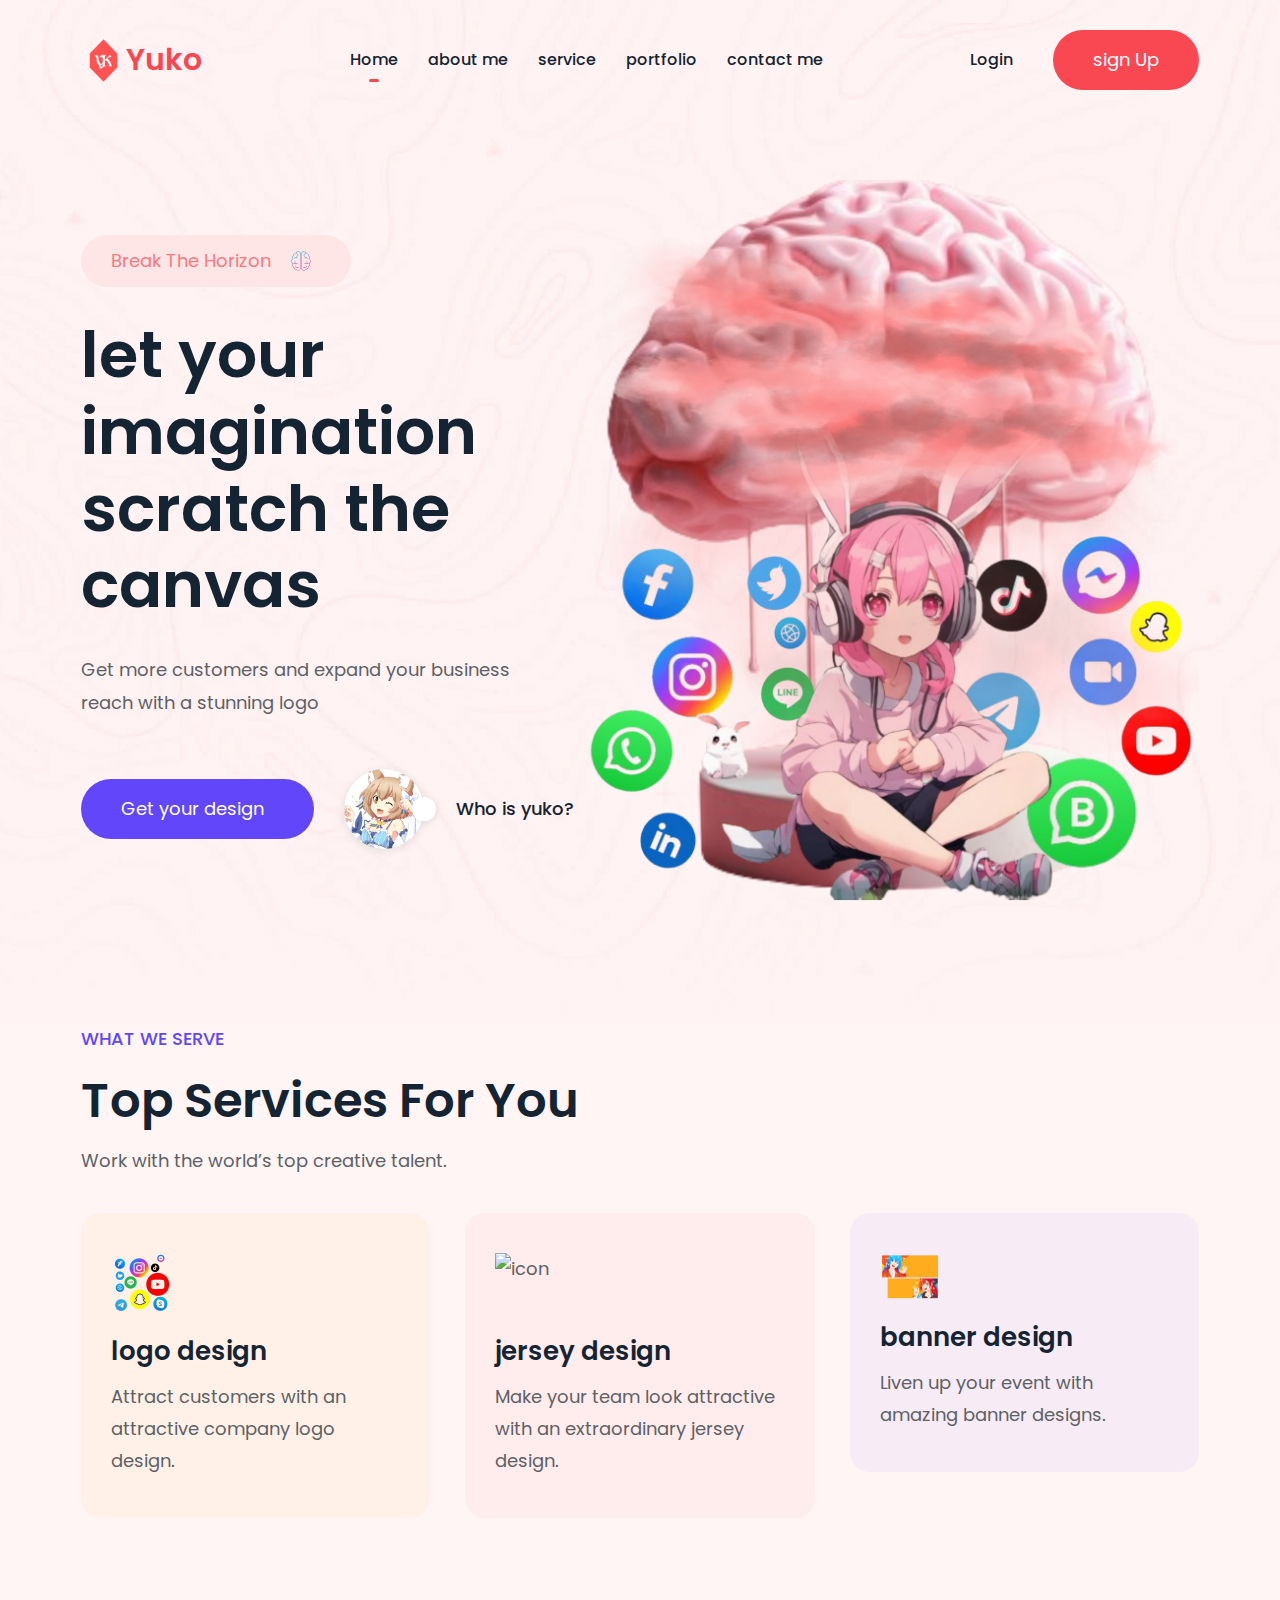
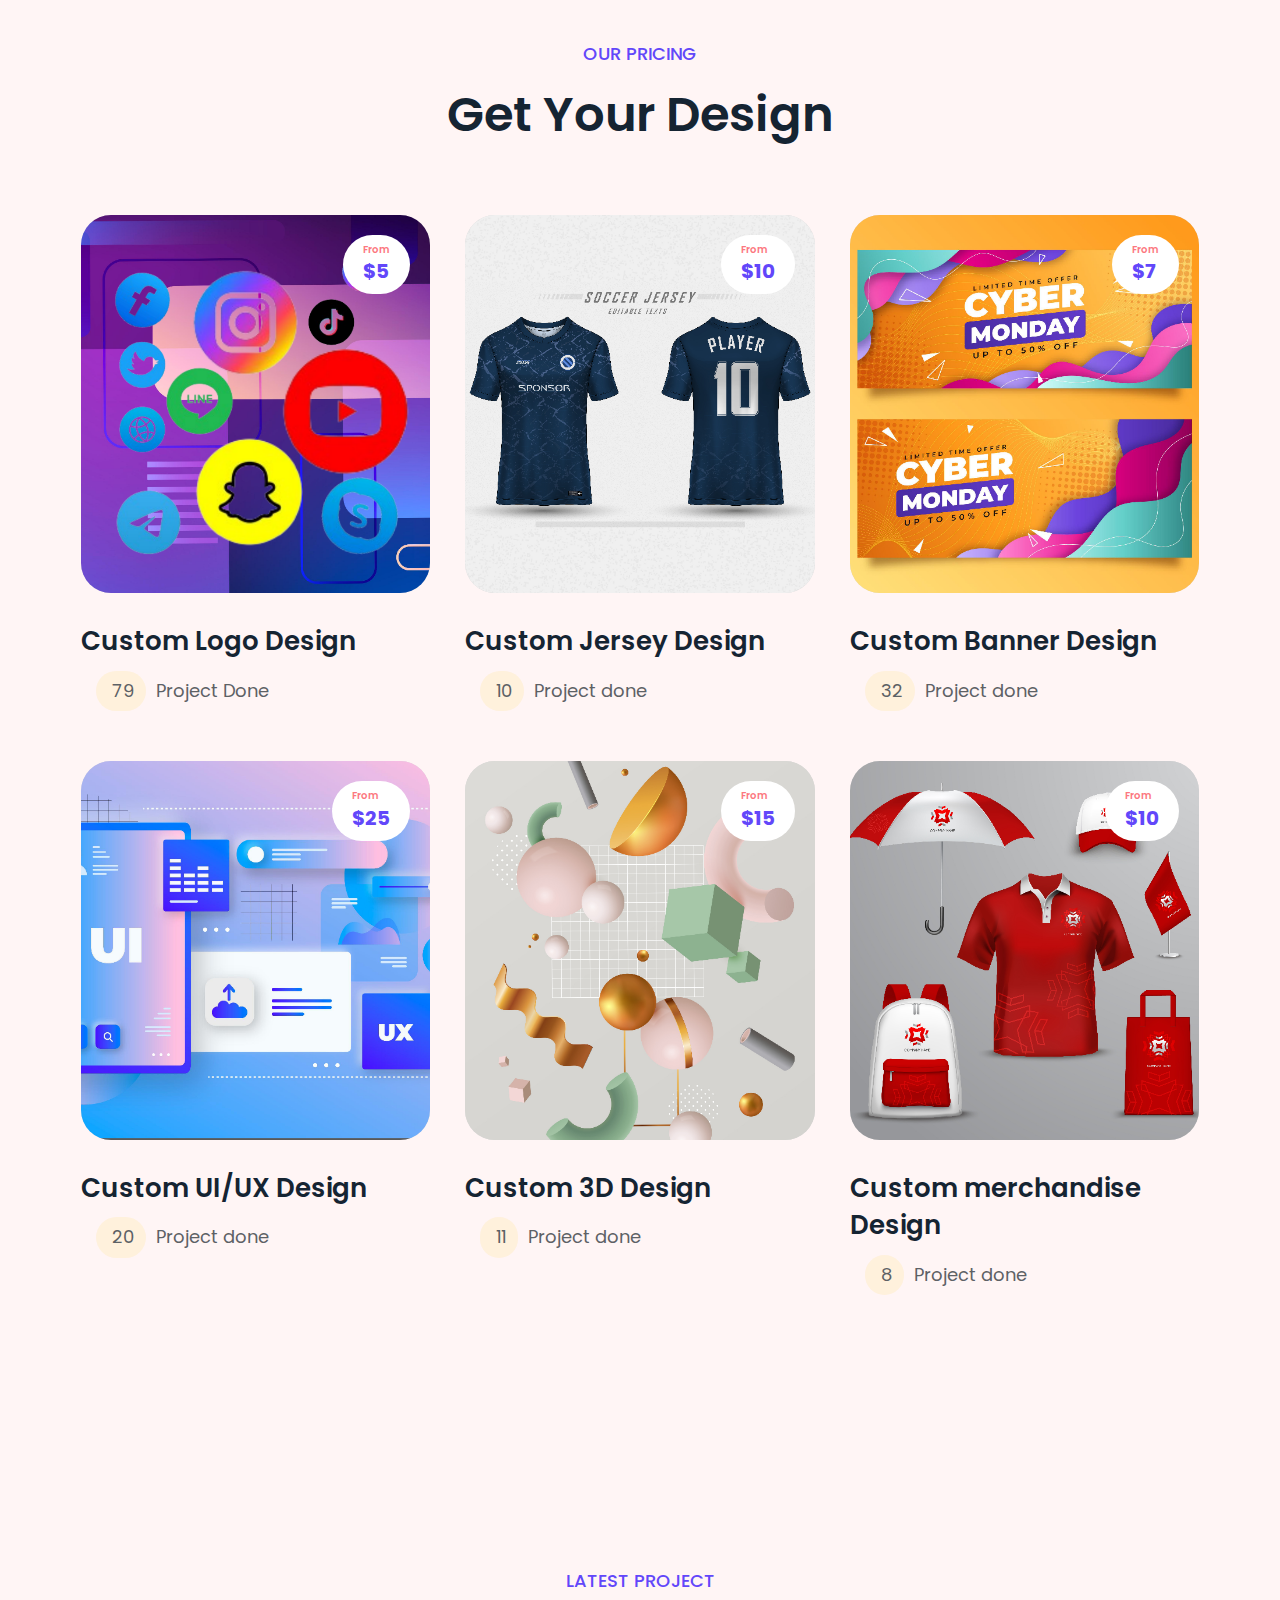
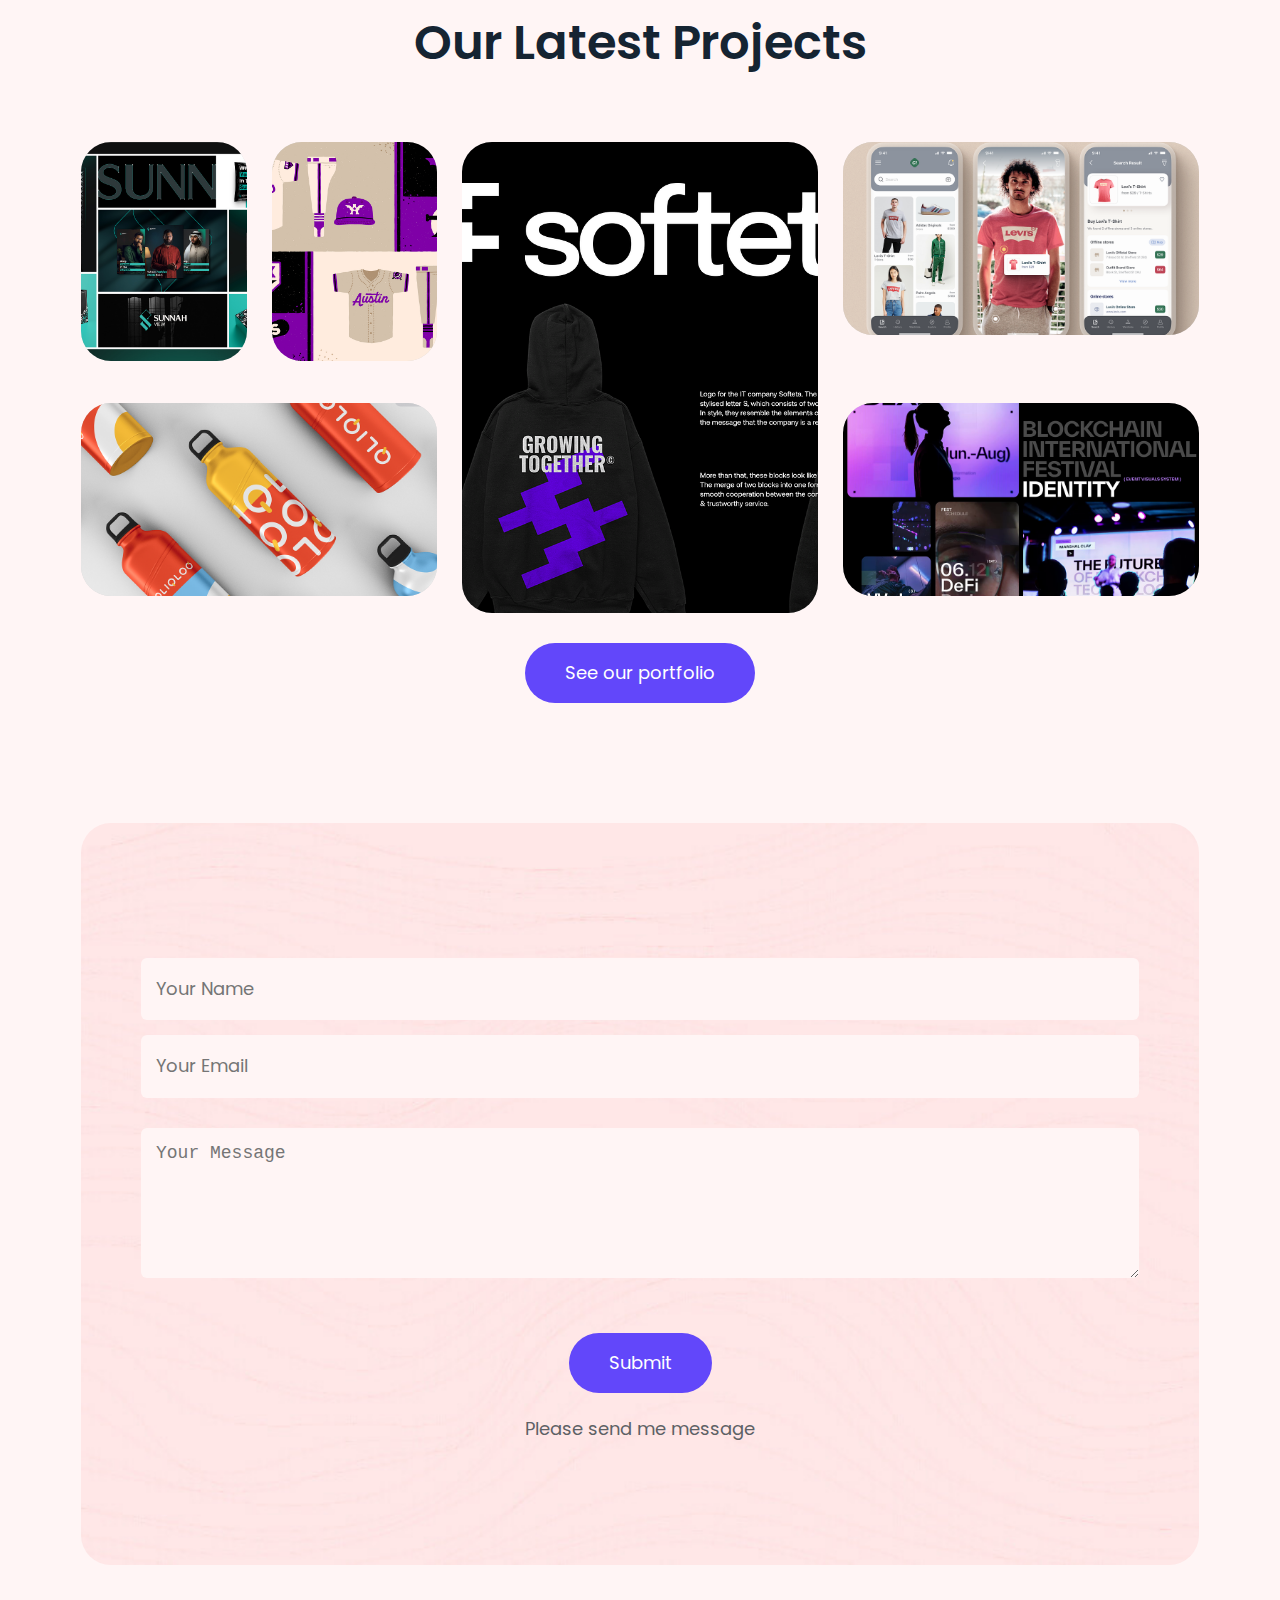
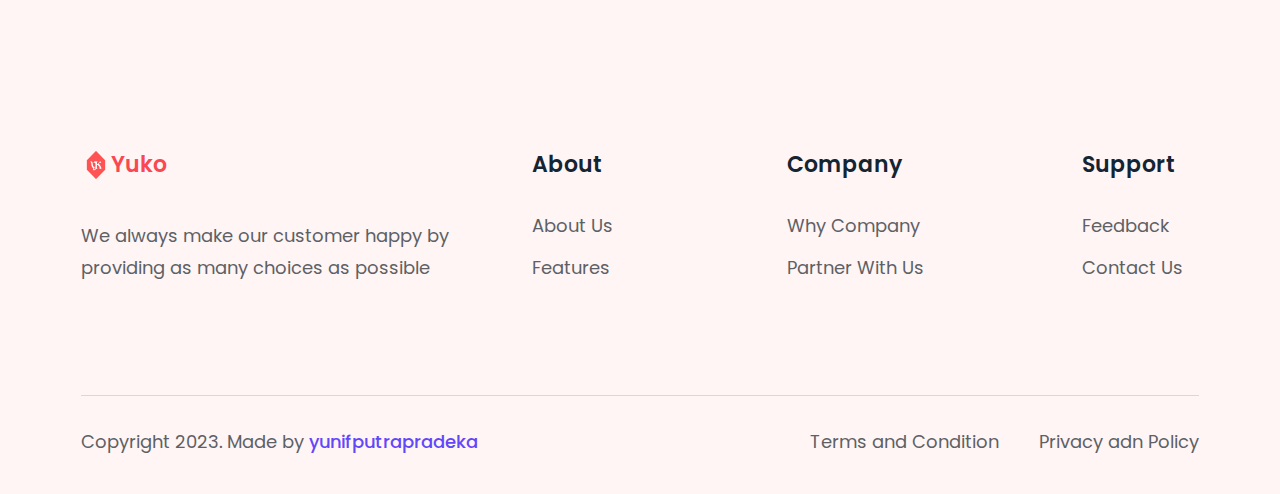
==== index.html @ 5ded6679 "yko" ====
<!DOCTYPE html>
<html lang="en">

<head>
    <meta charset="UTF-8">
    <meta name="viewport" content="width=device-width, initial-scale=1.0">
    <!-- primary meta tags -->
    <title>YUKO</title> 
    <meta name="title" content="YUKO">
    <meta name="description" content="get your own design">

    <!-- favicon -->
    <link rel="shortcut icon" href="./logo.png">

    <!-- google font -->
    <link rel="preconnect" href="https://fonts.googleapis.com">
    <link rel="preconnect" href="https://fonts.gstatic.com" crossorigin>
    <link href="https://fonts.googleapis.com/css2?family=Poppins:wght@400;500;600;700&display=swap" rel="stylesheet">

    <!-- custom css link -->
    <link rel="stylesheet" href="assets/css/style.css">

    <!-- preload images -->
    <link rel="preload" as="image" href="./assets/images/hero-banner.png">
    <link rel="preload" as="image" href="./assets/images/preloader.png">
</head>

<body>
    <!-- preloader -->
    <div class="preloader" data-preloader>
        <div class="preloader-inner">
            <img src="./assets/images/preloader.png" width="50" height="50" alt="" class="img">
        </div>
    </div>

    <!-- header -->
    <header class="header" data-header>
        <div class="container">
            <a href="#" class="logo">
                <img src="./logo.png" alt="logo">
                <p>Yuko</p>
            </a>
            <nav class="navbar" data-navbar>

                <div class="navbar-top">
                    <a href="#" class="logo">
                        <img src="./logo.png" alt="logo">
                        <p>Yuko</p>
                    </a>
                    <button class="nav-toggle-btn" aria-label="close menu" data-nav-toggler>
                        <ion-icon name="close-outline" aria-hidden="true"></ion-icon>
                    </button>
                </div>

                <ul class="navbar-list">
                    <li class="navbar-item">
                        <a href="#" class="navbar-link active">Home</a>
                        <a href="about.html" class="navbar-link">about me</a>
                        <a href="#service" class="navbar-link">service</a>
                        <a href="portfolio.html" class="navbar-link">portfolio</a>
                        <a href="#contact" class="navbar-link">contact me</a>
                    </li>
                </ul>

                <div class="header-action">
                    <a href="#" class="login-btn">Login</a>
                    <a href="#" class="btn btn-secondary">sign Up</a>
                </div>
            </nav>

            <button class="nav-toggle-btn" aria-label="open menu" data-nav-toggler>
                <ion-icon name="menu-outline" aria-hidden="true"></ion-icon>
            </button>

            <div class="overlay" data-overlay data-nav-toggler></div>
        </div>
    </header>

    <!-- main -->

    <main>
        <article>
            <!-- hero -->
            <section class="section hero has-bg-image" aria-label="hero"
                style="background-image: url('./assets/images//hero-bg.jpg');">
                <div class="container">

                    <div class="hero-content">
                        <p class="hero-subtitle">
                            Break The Horizon <img src="./assets/images/Brain.svg" alt="brain icon" width="40"
                                height="40" class="img">
                        </p>
                        <h1 class="h1 title hero-title">
                            let your imagination scratch the canvas
                        </h1>
                        <p class="hero-text">
                            Get more customers and expand your business reach with a stunning logo
                        </p>
                        <div class="wrapper">
                            <a href="#pricing" class="btn btn-primary">
                                <span class="span">
                                    Get your design
                                </span>
                                <ion-icon name="chevron-forward" aria-hidden="true"></ion-icon>
                            </a>
                            <button class="hero-btn">
                                <div class="btn-img">
                                    <img src="./assets/images/who-is.png" alt="who is" width="100" height="100"
                                        class="img-cover">
                                    <ion-icon name="arrow-redo" aria-hidden="true"></ion-icon>
                                </div>
                                <a href="about.html">
                                    <p class="text">Who is yuko?</p>
                                </a>

                            </button>
                        </div>
                    </div>

                    <figure class="hero-banner">
                        <img src="./assets/images/banner.png" alt="hero banner" width="631" height="735" class="w-100">
                    </figure>

                </div>
            </section>

            <!-- service -->
            <section class="section service" aria-label="service" id="service">
                <div class="container">
                    <div class="title-wrapper">
                        <p class="section-subtitle">
                            What We Serve
                        </p>
                        <h2 class="h2 title section-title">
                            Top Services For You
                        </h2>
                        <p class="section-text">
                            Work with the world’s top creative talent.
                        </p>
                    </div>
                    <div class="service-card">
                        <div class="card-icon">
                            <img src="./assets/images/service-logo.png" width="60" height="60" loading="lazy"
                                alt="icon">
                        </div>
                        <h3 class="h3 title card-title">logo design</h3>
                        <p class="card-text">
                            Attract customers with an attractive company logo design.
                        </p>
                    </div>

                    <div class="service-card">
                        <div class="card-icon">
                            <img src="./assets/images/service-jersey.png" width="60" height="60" loading="lazy"
                                alt="icon">
                        </div>
                        <h3 class="h3 title card-title">jersey design</h3>
                        <p class="card-text">
                            Make your team look attractive with an extraordinary jersey design.
                        </p>
                    </div>

                    <div class="service-card">
                        <div class="card-icon">
                            <img src="./assets/images/service-banner.png" width="60" height="60" loading="lazy"
                                alt="icon">
                        </div>
                        <h3 class="h3 title card-title">banner design</h3>
                        <p class="card-text">
                            Liven up your event with amazing banner designs.
                        </p>
                    </div>
                </div>
            </section>

            <!-- pricing -->
            <section class="section price" aria-label="pricing" id="pricing">
                <div class="container">
                    <p class="section-subtitle">Our pricing</p>
                    <h2 class="h2 title section-title">Get Your Design</h2>
                    <ul class="price-list">
                        <li>
                            <div class="price-card">
                                <div class="card-banner img-holder" style="--width: 600; --height: 650;">
                                    <img src="./assets/images/price-logo.png" loading="lazy" width="600" height="650"
                                        alt="Enjoy the Beauty of the del Pincio" class="img-cover">
                                    <span class="card-price"><span>From</span>$5</span>
                                </div>
                                <div class="card-content">
                                    <h3 class="h3 title">
                                        <a href="Dlogo.html" class="card-title">Custom Logo Design</a>
                                    </h3>
                                    <div class="card-rating">
                                        <span class="span">
                                            <ion-icon name="checkbox-outline"></ion-icon>
                                            79
                                        </span>
                                        <p class="rating-text">Project Done</p>
                                    </div>
                                </div>
                            </div>
                        </li>
                        <li>
                            <div class="price-card">
                                <div class="card-banner img-holder" style="--width: 600; --height: 650;">
                                    <img src="./assets/images/price-jersey.png" loading="lazy" width="600" height="650"
                                        alt="Enjoy the Beauty of the del Pincio" class="img-cover">
                                    <span class="card-price"><span>From</span>$10</span>
                                </div>
                                <div class="card-content">
                                    <h3 class="h3 title">
                                        <a href="Djersey.html" class="card-title">Custom Jersey Design</a>
                                    </h3>
                                    <div class="card-rating">
                                        <span class="span">
                                            <ion-icon name="checkbox-outline"></ion-icon>
                                            10
                                        </span>
                                        <p class="rating-text">Project done</p>
                                    </div>
                                </div>
                            </div>
                        </li>
                        <li>
                            <div class="price-card">
                                <div class="card-banner img-holder" style="--width: 600; --height: 650;">
                                    <img src="./assets/images/price-banner.png" loading="lazy" width="600" height="650"
                                        alt="Enjoy the Beauty of the del Pincio" class="img-cover">
                                    <span class="card-price"><span>From</span>$7</span>
                                </div>
                                <div class="card-content">
                                    <h3 class="h3 title">
                                        <a href="Dbanner.html" class="card-title">Custom Banner Design</a>
                                    </h3>
                                    <div class="card-rating">
                                        <span class="span">
                                            <ion-icon name="checkbox-outline"></ion-icon>
                                            32
                                        </span>
                                        <p class="rating-text">Project done</p>
                                    </div>
                                </div>
                            </div>
                        </li>
                        <li>
                            <div class="price-card">
                                <div class="card-banner img-holder" style="--width: 600; --height: 650;">
                                    <img src="./assets/images/price-ui.png" loading="lazy" width="600" height="650"
                                        alt="Enjoy the Beauty of the del Pincio" class="img-cover">
                                    <span class="card-price"><span>From</span>$25</span>
                                </div>
                                <div class="card-content">
                                    <h3 class="h3 title">
                                        <a href="Dui.html" class="card-title">Custom UI/UX Design</a>
                                    </h3>
                                    <div class="card-rating">
                                        <span class="span">
                                            <ion-icon name="checkbox-outline"></ion-icon>
                                            20
                                        </span>
                                        <p class="rating-text">Project done</p>
                                    </div>
                                </div>
                            </div>
                        </li>
                        <li>
                            <div class="price-card">
                                <div class="card-banner img-holder" style="--width: 600; --height: 650;">
                                    <img src="./assets/images/price-3d.png" loading="lazy" width="600" height="650"
                                        alt="Enjoy the Beauty of the del Pincio" class="img-cover">
                                    <span class="card-price"><span>From</span>$15</span>
                                </div>
                                <div class="card-content">
                                    <h3 class="h3 title">
                                        <a href="D3d.html" class="card-title">Custom 3D Design</a>
                                    </h3>
                                    <div class="card-rating">
                                        <span class="span">
                                            <ion-icon name="checkbox-outline"></ion-icon>
                                            11
                                        </span>
                                        <p class="rating-text">Project done</p>
                                    </div>
                                </div>
                            </div>
                        </li>
                        <li>
                            <div class="price-card">
                                <div class="card-banner img-holder" style="--width: 600; --height: 650;">
                                    <img src="./assets/images/price-merch.png" loading="lazy" width="600" height="650"
                                        alt="Enjoy the Beauty of the del Pincio" class="img-cover">
                                    <span class="card-price"><span>From</span>$10</span>
                                </div>
                                <div class="card-content">
                                    <h3 class="h3 title">
                                        <a href="Dmerch.html" class="card-title">Custom merchandise Design</a>
                                    </h3>
                                    <div class="card-rating">
                                        <span class="span">
                                            <ion-icon name="checkbox-outline"></ion-icon>
                                            8
                                        </span>
                                        <p class="rating-text">Project done</p>
                                    </div>
                                </div>
                            </div>
                        </li>
                    </ul>
                </div>
            </section>

            <!-- Latest Project -->
            <section class="section gallery" aria-level="gallery">
                <div class="container">
                    <p class="section-subtitle">
                        Latest Project
                    </p>
                    <h2 class="h2 title section-title">
                        Our Latest Projects
                    </h2>

                    <ul class="gallery-list">
                        <li class="gallery-item">
                            <a href="portfolio.html">
                                <figure class="item-banner img-holder" style="--width: 700; --height: 925;">
                                    <img src="./assets/images/F/lat (1).jpg" width="700" height="925" loading="lazy"
                                        alt="latest project" class="img-cover">
                                </figure>
                            </a>
                        </li>
                        <li class="gallery-item">
                            <a href="portfolio.html">
                                <figure class="item-banner img-holder" style="--width: 700; --height: 925;">
                                    <img src="./assets/images/F/lat (2).png" width="700" height="925" loading="lazy"
                                        alt="latest project" class="img-cover">
                                </figure>
                            </a>
                        </li>
                        <li class="gallery-item">
                            <a href="portfolio.html">
                                <figure class="item-banner img-holder" style="--width: 700; --height: 925;">
                                    <img src="./assets/images/F/port12.png" width="700" height="925" loading="lazy"
                                        alt="latest project" class="img-cover">
                                </figure>
                            </a>
                        </li>
                        <li class="gallery-item">
                            <a href="portfolio.html">
                                <figure class="item-banner img-holder" style="--width: 700; --height: 378;">
                                    <img src="./assets/images/F/lat (4).png" width="700" height="925" loading="lazy"
                                        alt="latest project" class="img-cover">
                                </figure>
                            </a>
                        </li>
                        
                        <li class="gallery-item">
                            <a href="portfolio.html">
                                <figure class="item-banner img-holder" style="--width: 700; --height: 378;">
                                    <img src="./assets/images/F/lat (5).png" width="700" height="925" loading="lazy"
                                        alt="latest project" class="img-cover">
                                </figure>
                            </a>
                        </li>
                        <li class="gallery-item">
                            <a href="portfolio.html">
                                <figure class="item-banner img-holder" style="--width: 700; --height: 378;">
                                    <img src="./assets/images/F/lat (6).png" width="700" height="925" loading="lazy"
                                        alt="latest project" class="img-cover">
                                </figure>
                            </a>
                        </li>
                        
                    </ul>
                    <a href="portfolio.html" class="btn btn-primary">See our portfolio</a>
                </div>
            </section>

            <!-- join membership -->
            <section class="section cta" aria-label="contact-me" id="contact">
                <div class="container">
                    <div class="cta-card has-bg-image" style="background-image: url('./assets/images/cta-bg.jpg');">
                        <form name="submit-to-google-sheet">
                            <input type="text" name="Name" placeholder="Your Name" required>
                            <input type="email" name="Email" placeholder="Your Email" required>
                            <textarea name="Message" rows="6" placeholder="Your Message"></textarea>
                            <button type="submit" class="btn btn-primary">Submit</button>
                        </form>
                        <span id="msg">Please send me message</span>
                    </div>
                </div>
            </section>

            <!-- footer -->
            <footer class="footer">
                <div class="container">
                    <div class="footer-top">
                        <div class="footer-brand">
                            <a href="#" class="logo">
                                <img src="./logo.png" alt="logo">
                                <p>Yuko</p>
                            </a>
                            <p class="footer-text">
                                We always make our customer
                                happy by providing as many
                                choices as possible
                            </p>
                            <ul class="social-list">
                                <li>
                                    <a href="https://www.instagram.com/1_darren.armani/" class="social-link">
                                        <ion-icon name="logo-instagram"></ion-icon>
                                    </a>
                                </li>
                                <li>
                                    <a href="#" class="social-link">
                                        <ion-icon name="logo-facebook"></ion-icon>
                                    </a>
                                </li>
                                <li>
                                    <a href="#" class="social-link">
                                        <ion-icon name="logo-twitter"></ion-icon>
                                    </a>
                                </li>
                            </ul>
                        </div>
                        <ul class="footer-list">
                            <li class="footer-list-title">
                                About
                            </li>

                            <li>
                                <a href="about.html" class="footer-link">About Us</a>
                            </li>

                            <li>
                                <a href="index.html" class="footer-link">Features</a>
                            </li>

                        </ul>

                        <ul class="footer-list">
                            <li class="footer-list-title">
                                Company
                            </li>

                            <li>
                                <a href="about.html" class="footer-link">Why Company</a>
                            </li>

                            <li>
                                <a href="#contact" class="footer-link">Partner With Us</a>
                            </li>
                        </ul>

                        <ul class="footer-list">
                            <li class="footer-list-title">
                                Support
                            </li>

                            <li>
                                <a href="#contact" class="footer-link">Feedback</a>
                            </li>

                            <li>
                                <a href="#contact" class="footer-link">Contact Us</a>
                            </li>

                        </ul>
                    </div>

                    <div class="footer-bottom">
                        <p class="copyright">Copyright 2023. Made by <a
                                href="https://www.instagram.com/1_darren.armani/"
                                class="copyright-link">yunifputrapradeka</a>
                        </p>

                        <ul class="footer-bottom-list">
                            <li>
                                <a href="#" class="footer-bottom-link">Terms and Condition</a>
                            </li>

                            <li>
                                <a href="#" class="footer-bottom-link">Privacy adn Policy</a>
                            </li>
                        </ul>
                    </div>
                </div>
            </footer>
        </article>
    </main>

    <!-- custom js link -->
    <script src="./assets/js/script.js"></script>
    <!-- ionicon link -->
    <script type="module" src="https://unpkg.com/ionicons@5.5.2/dist/ionicons/ionicons.esm.js"></script>
    <script nomodule src="https://unpkg.com/ionicons@5.5.2/dist/ionicons/ionicons.js"></script>
</body>

</html>
---- assets/css/style.css ----
/*-----------------------------------*\
  #style.css
\*-----------------------------------*/

/*-----------------------------------*\
  #CUSTOM PROPERTY
\*-----------------------------------*/

:root {

  /**
   * COLORS
   */

  /* backgroud colors */
  --bg-white: hsl(0, 0%, 100%);
  --bg-black-alpha-20: hsla(0, 0%, 0%, 0.2);
  --bg-lavender-blush: hsl(0, 100%, 98%);
  --bg-majorelle-blue: hsl(249, 95%, 63%);
  --bg-ocean-blue: hsl(249, 63%, 54%);
  --bg-majorelle-blue-alpha-5: hsla(249, 95%, 63%, 0.05);
  --bg-misty-rose: hsl(0, 100%, 95%);
  --bg-red-salsa: hsl(357, 94%, 63%);
  --bg-red-salsa-alpha-5: hsla(357, 94%, 63%, 0.05);
  --bg-english-vermillion: hsl(357, 64%, 53%);
  --bg-chrome-yellow-alpha-5: hsla(40, 100%, 50%, 0.05);
  --bg-sunglow-alpha-10: hsla(48, 100%, 50%, 0.1);
  --bg-gainsboro: hsl(0, 0%, 85%);

  /* text color */
  --text-white: hsl(0, 0%, 100%);
  --text-gunmetal: hsl(209, 40%, 14%);
  --text-light-coral: hsl(357, 96%, 73%);
  --text-granite-gray: hsl(210, 4%, 38%);
  --text-majorelle-blue: hsl(249, 95%, 63%);
  --text-sunglow: hsl(48, 100%, 50%);
  --text-red-color: hsl(357, 94%, 63%);
  /* border color */
  --border-gainsboro: hsl(0, 1%, 85%);

  /**
   * TYPOGRAPHY
   */

  /* font family */
  --ff-poppins: 'Poppins', sans-serif;

  /* font size */
  --fontSize-1: 4.2rem;
  --fontSize-2: 3.6rem;
  --fontSize-3: 2.5rem;
  --fontSize-4: 2.4rem;
  --fontSize-5: 2rem;
  --fontSize-6: 1.6rem;
  --fontSize-7: 1.5rem;

  /* font weight */
  --weight-bold: 700;
  --weight-semiBold: 600;
  --weight-medium: 500;

  /**
   * SPACING
   */

  --section-spacing: 80px;

  /**
   * BOX SHADOW
   */

  --shadow-1: 0 2px 10px hsla(209, 40%, 14%, 10%);
  --shadow-2: 0 5px 10px hsla(249, 95%, 63%, 25%);
  --shadow-3: 0 5px 10px hsla(357, 64%, 53%, 25%);
  --shadow-4: 0 30px 50px hsla(357, 64%, 53%, 30%);

  /**
   * RADIUS
   */

  --radius-pill: 200px;
  --radius-circle: 50%;
  --radius-30: 30px;
  --radius-20: 20px;

  /**
   * TRANSITION
   */

  --transition-1: 250ms ease;
  --transition-2: 500ms ease;
  --cubic-out: cubic-bezier(0.05, 0.83, 0.52, 0.97);

}





/*-----------------------------------*\
  #RESET
\*-----------------------------------*/

*,
*::before,
*::after {
  margin: 0;
  padding: 0;
  box-sizing: border-box;
}

li {
  list-style: none;
}

a,
img,
input,
span,
button,
ion-icon {
  display: block;
}

a {
  color: inherit;
  text-decoration: none;
}

img{
  height: auto;
}

input,
button {
  background: none;
  border: none;
  font: inherit;
}

input {
  width: 100%;
  outline: none;
}

button {
  cursor: pointer;
}

ion-icon {
  pointer-events: none;
}

address {
  font-style: normal;
}

html {
  font-family: var(--ff-poppins);
  font-size: 10px;
  scroll-behavior: smooth;
}

body {
  background-color: var(--bg-lavender-blush);
  color: var(--text-granite-gray);
  font-size: var(--fontSize-6);
  line-height: 1.8;
  height: 300vh;
}

body.nav-active{
  overflow: hidden;
}

/*-----------------------------------*\
  #REUSED STYLE
\*-----------------------------------*/

.container{
  padding-inline: 16px;
}

.btn{
  height: 50px;
  color: var(--text-white);
  padding-inline: 30px;
  border-radius: var(--radius-pill);
  display: flex;
  justify-content: center;
  align-items: center;
  gap: 10px;
  max-width: max-content;
  transition: var(--transition-1);
  -webkit-border-radius: var(--radius-pill);
  -moz-border-radius: var(--radius-pill);
  -ms-border-radius: var(--radius-pill);
  -o-border-radius: var(--radius-pill);
  -webkit-transition: var(--transition-1);
  -moz-transition: var(--transition-1);
  -ms-transition: var(--transition-1);
  -o-transition: var(--transition-1);
}

.btn-primary {
  background-color: var(--bg-majorelle-blue);
}

.btn-primary:is(:hover, :focus-visible){
  background-color: var(--bg-ocean-blue);
  box-shadow: var(--shadow-2);
}

.btn-secondary{
  background-color: var(--bg-red-salsa);
}

.btn-secondary:is(:hover, :focus-visible){
  background-color: var(--bg-english-vermillion);
  box-shadow: var(--shadow-3);
}

.section {
  padding-block-end: var(--section-spacing);
}

.has-bg-image{
  background-repeat: no-repeat;
  background-size: cover;
  background-position: center;
}

.title{
  color: var(--text-gunmetal);
  font-weight: var(--weight-semiBold);
  line-height: 1.45;
}

.h1{
  font-size: var(--fontSize-1);
  line-height: 1.2;
}

.h2{
  font-size: var(--fontSize-2);
}

.h3{
  font-size: var(--fontSize-4);
}

.img-cover{
  width: 100%;
  height: 100%;
  object-fit: cover;
  transition: var(--transition-2);
  -webkit-transition: var(--transition-2);
  -moz-transition: var(--transition-2);
  -ms-transition: var(--transition-2);
  -o-transition: var(--transition-2);
}

.w-100{
  width: 100%;
}

.section-subtitle{
  color: var(--text-majorelle-blue);
  font-weight: var(--weight-medium);
  text-transform: uppercase;

}

.section-title{
  margin-block: 10px;
}

.img-holder{
  aspect-ratio: var(--width) / var(--height);
  background-color: var(--bg-gainsboro);
  overflow: hidden;
}

.exp-content .btn{
  margin-inline: auto;
  margin-block-start: 30px;
}


.section-text span{
  color: var(--text-majorelle-blue);
  font-weight: var(--weight-medium);
}
/*-----------------------------------*\
  #PRELOADER
\*-----------------------------------*/

.preloader {
  position: fixed;
  top: 0;
  left: 0;
  width: 100%;
  height: 100%;
  background-color: var(--bg-lavender-blush);
  display: grid;
  place-content: center;
  z-index: 6;
  transition: var(--transition-1);
  -webkit-transition: var(--transition-1);
  -moz-transition: var(--transition-1);
  -ms-transition: var(--transition-1);
  -o-transition: var(--transition-1);
}

.preloader.remove {
  visibility: hidden;
  opacity: 0;
}

.preloader .img {
  animation: bounce 800ms ease-in-out infinite alternate;
  -webkit-animation: bounce 800ms ease-in-out infinite alternate;
}

@keyframes bounce {
  0% {
    transform: translateY(-10px);
    -webkit-transform: translateY(-10px);
    -moz-transform: translateY(-10px);
    -ms-transform: translateY(-10px);
    -o-transform: translateY(-10px);
  }
  100%{
    transform: translateY(0);
    -webkit-transform: translateY(0);
    -moz-transform: translateY(0);
    -ms-transform: translateY(0);
    -o-transform: translateY(0);
}
}

.preloader-inner{
  position: relative;
}

.preloader-inner::after{
  content: "";
  position: absolute;
  bottom: -10px;
  left: 50%;
  transform: translateX(-50%);
  width: 80%;
  height: 10px;
  background-color: var(--bg-black-alpha-20);
  filter: blur(4px);
  z-index: -1;
  animation: dropShadow 800ms ease-in-out infinite alternate;
  -webkit-transform: translateX(-50%);
  -moz-transform: translateX(-50%);
  -ms-transform: translateX(-50%);
  -o-transform: translateX(-50%);
  -webkit-filter: blur(4px);
  -webkit-animation: dropShadow 800ms ease-in-out infinite alternate;
}

@keyframes dropShadow {
  0% {width: 40%;}
  100% { width: 80%;}
}


/*-----------------------------------*\
  #HEADER
\*-----------------------------------*/


.header .container{
  display: flex;
  justify-content: space-between;
  align-items: center;
}

.header{
  padding-block: 30px;
  position: absolute;
  top: 0;
  left: 0;
  width: 100%;
  z-index: 4;
}

.header.active{
  position: fixed;
  background-color: var(--bg-white);
  box-shadow: var(--shadow-1);
  animation: slideIn 500ms ease forwards;
  -webkit-animation: slideIn 500ms ease forwards;
}

@keyframes slideIn {
  0% {
    transform: translateY(-100%);
    -webkit-transform: translateY(-100%);
    -moz-transform: translateY(-100%);
    -ms-transform: translateY(-100%);
    -o-transform: translateY(-100%);
  }
  100% {
    transform: translateY(0);
    -webkit-transform: translateY(0);
    -moz-transform: translateY(0);
    -ms-transform: translateY(0);
    -o-transform: translateY(0);
  }
}
.header .logo {
  display: flex;
  align-items: center;
  justify-content: center;
}

.header .logo p{
  font-family: var(--ff-poppins);
  color: var(--text-red-color);
  font-weight: var(--weight-semiBold);
  font-size: var(--fontSize-5);
}

.header .logo img{
  height: 30px;
}

.nav-toggle-btn{
  font-size: 3.2rem;
}

.navbar{
  position: fixed;
  top: 0;
  right: -350px;
  max-width: 350px;
  width: 100%;
  height: 100vh;
  background-color: var(--bg-white);
  padding: 30px 16px;
  display: flex;
  flex-direction: column;
  z-index: 1;
  transition: 400ms var(--cubic-out);
  visibility: hidden;
  -webkit-transition: 400ms var(--cubic-out);
  -moz-transition: 400ms var(--cubic-out);
  -ms-transition: 400ms var(--cubic-out);
  -o-transition: 400ms var(--cubic-out);
}

.navbar.active{
  transform:  translateX(-350px);
  transition-duration: 500ms;
  visibility: visible;
  -webkit-transform:  translateX(-350px);
  -moz-transform:  translateX(-350px);
  -ms-transform:  translateX(-350px);
  -o-transform:  translateX(-350px);
}

.navbar-top {
  display: flex;
  justify-content: space-between;
  align-items: center;
}

.navbar-list{
  margin-block-start: 50px;
}

.navbar-link{
  position: relative;
  color: var(--text-gunmetal);
  font-size: var(--fontSize-7);
  font-weight: var(--weight-medium);
  padding-block: 8px;
  transition: var(--transition-1);
  -webkit-transition: var(--transition-1);
  -moz-transition: var(--transition-1);
  -ms-transition: var(--transition-1);
  -o-transition: var(--transition-1);
}

.navbar-link::before{
  content: "";
  position: absolute;
  width: 3px;
  height: 10px;
  background-color: var(--bg-red-salsa);
  top: 40%;
  left: -10px;
  transform: translateY(-50);
  border-radius: 5px;
  opacity: 0;
  transition: var(--transition-1);
  -webkit-transform: translateY(-50);
  -moz-transform: translateY(-50);
  -ms-transform: translateY(-50);
  -o-transform: translateY(-50);
  -webkit-border-radius: 5px;
  -moz-border-radius: 5px;
  -ms-border-radius: 5px;
  -o-border-radius: 5px;
  -webkit-transition: var(--transition-1);
  -moz-transition: var(--transition-1);
  -ms-transition: var(--transition-1);
  -o-transition: var(--transition-1);
}

.navbar-link:is(:hover, :focus-visible, .active)::before{
  opacity: 1;
}

.navbar-link:is(:hover, :focus-visible, .active) { transform:translateX(10px) ; -webkit-transform:translateX(10px) ; -moz-transform:translateX(10px) ; -ms-transform:translateX(10px) ; -o-transform:translateX(10px) ; }

.header-action {
  margin-block-start: auto;
  padding-block-start: 20px;
  border-block-start: 1px solid var(--border-gainsboro);
  display: flex;
  justify-content: space-around;
  align-items: center;
}

.login-btn{
  color: var(--text-gunmetal);
  font-size: var(--fontSize-7);
  font-weight: var(--weight-medium);
  transition: var(--transition-1);
  -webkit-transition: var(--transition-1);
  -moz-transition: var(--transition-1);
  -ms-transition: var(--transition-1);
  -o-transition: var(--transition-1);
}

.login-btn:is(:hover, :focus-visible) {
  opacity: 0.8;
}

.overlay{
  position: fixed;
  top: 0;
  left: 0;
  bottom: 0;
  width: 100%;
  background-color: var(--bg-white);
  opacity: 0.5;
  visibility: hidden;
  transition: var(--transition-1);
  -webkit-transition: var(--transition-1);
  -moz-transition: var(--transition-1);
  -ms-transition: var(--transition-1);
  -o-transition: var(--transition-1);
}

.overlay.active{
  visibility: visible;
  opacity: 0.5;
}

/*-----------------------------------*\
  #HERO
\*-----------------------------------*/
.hero{
  padding-block-start: 150px;
}

.hero .container {
  display: grid;
  gap: 50px;
}

.hero-subtitle{
  background-color: var(--bg-misty-rose);
  color: var(--text-light-coral);
  font-size: var(--fontSize-7);
  display: flex;
  align-items: center;
  gap: 10px;
  max-width: max-content;
  padding: 8px 20px;
  border-radius: var(--radius-pill);
  -webkit-border-radius: var(--radius-pill);
  -moz-border-radius: var(--radius-pill);
  -ms-border-radius: var(--radius-pill);
  -o-border-radius: var(--radius-pill);
}


.hero-title{
  margin-block: 20px;
}

.hero-text{
  margin-block-end: 30px;
}

.hero .btn-primary {
  margin-block-end: 20px;
}

.hero-btn{
  color: var(--text-gunmetal);
  font-weight: var(--weight-medium);
  display: flex;
  align-items: center;
  gap: 30px;
  transition: var(--transition-1);
  -webkit-transition: var(--transition-1);
  -moz-transition: var(--transition-1);
  -ms-transition: var(--transition-1);
  -o-transition: var(--transition-1);
}

.hero-btn .btn-img{
  position: relative;
  width: 60px;
  height: 60px;
  background-color: var(--bg-gainsboro);
  border-radius: var(--radius-circle);
  box-shadow: var(--shadow-1);
  -webkit-border-radius: var(--radius-circle);
  -moz-border-radius: var(--radius-circle);
  -ms-border-radius: var(--radius-circle);
  -o-border-radius: var(--radius-circle);
}

.hero-btn .img-cover{
  border-radius: inherit;
  -webkit-border-radius: inherit;
  -moz-border-radius: inherit;
  -ms-border-radius: inherit;
  -o-border-radius: inherit;
}

.hero-btn ion-icon{
  position: absolute;
  top: 50%;
  right: 0;
  transform: translate(50%, -50%);
  background-color: var(--bg-white);
  padding: 10px;
  border-radius: var(--radius-circle);
  box-shadow: var(--shadow-1);
  -webkit-transform: translate(50%, -50%);
  -moz-transform: translate(50%, -50%);
  -ms-transform: translate(50%, -50%);
  -o-transform: translate(50%, -50%);
  -webkit-border-radius: var(--radius-circle);
  -moz-border-radius: var(--radius-circle);
  -ms-border-radius: var(--radius-circle);
  -o-border-radius: var(--radius-circle);
}

.hero-btn:is(:hover, :focus-visible){
  color: var(--text-red-color);
}

/*-----------------------------------*\
  #SERVICE
\*-----------------------------------*/
.service .container{
  display: grid;
  gap: 25px;
}

.service-card:nth-child(2){
  background-color: var(--bg-chrome-yellow-alpha-5);
}

.service-card:nth-child(3){
  background-color: var(--bg-red-salsa-alpha-5);
}

.service-card:nth-child(4){
  background-color: var(--bg-majorelle-blue-alpha-5);
}

.service-card{
  padding: 25px 20px;
  border-radius: var(--radius-20);
  -webkit-border-radius: var(--radius-20);
  -moz-border-radius: var(--radius-20);
  -ms-border-radius: var(--radius-20);
  -o-border-radius: var(--radius-20);
}

.service-card .card-title{
  margin-block: 10px 5px;
}
/*-----------------------------------*\
  #DESTINATION
\*-----------------------------------*/
.price .section-title{
  margin-block-end: 40px;
}

.price-list{
  display: grid;
  gap: 30px;
}

.price-card .card-banner{
  position: relative;
  border-radius: var(--radius-30);
  -webkit-border-radius: var(--radius-30);
  -moz-border-radius: var(--radius-30);
  -ms-border-radius: var(--radius-30);
  -o-border-radius: var(--radius-30);
}

.price-card:is(:hover, :focus-within) .img-cover{
  transform: scale(1.05);
  -webkit-transform: scale(1.05);
  -moz-transform: scale(1.05);
  -ms-transform: scale(1.05);
  -o-transform: scale(1.05);
}

.price-card .card-price {
  position: absolute;
  top: 20px;
  right: 20px;
  background-color: var(--bg-white);
  color: var(--text-majorelle-blue);
  font-weight: var(--weight-bold);
  font-size: 1.8rem;
  line-height: 1.45;
  padding: 5px 15px;
  border-radius: var(--radius-pill);
  -webkit-border-radius: var(--radius-pill);
  -moz-border-radius: var(--radius-pill);
  -ms-border-radius: var(--radius-pill);
  -o-border-radius: var(--radius-pill);
}

.price-card .card-title{
  margin-block: 15px 5px;
  transition: var(--transition-1);
  -webkit-transition: var(--transition-1);
  -moz-transition: var(--transition-1);
  -ms-transition: var(--transition-1);
  -o-transition: var(--transition-1);
}

.price-card .card-title:is(:hover, :focus-visible){
  color: var(--text-majorelle-blue);
}

.price-card :is(.card-rating, .span){
  display: flex;
  align-items: center;
}

.price-card .card-rating{
  margin-block-start: 10px;
  gap: 10px;
}

.price-card .card-rating .span{
  background-color: var(--bg-sunglow-alpha-10);
  gap: 4px;
  padding: 4px 12px;
  border-radius: var(--radius-pill);
  -webkit-border-radius: var(--radius-pill);
  -moz-border-radius: var(--radius-pill);
  -ms-border-radius: var(--radius-pill);
  -o-border-radius: var(--radius-pill);
}

.price-card .card-rating ion-icon{
  color: var(--text-sunglow);
}


.card-price span{
  font-size: 10px;
  color: var(--text-light-coral);
  font-weight: var(--weight-semiBold);
}

/*-----------------------------------*\
  #ABOUT ME and EXPERIENCE
\*-----------------------------------*/
.exp{
  padding-block-start: 150px;
}

.exp .container{
  display: grid;
  gap: 50px;
}

.exp-banner{
  position: relative;
}

.exp .section-text{
  margin-block-end: 20px;
}

.exp-item{
  display: flex;
  align-items: center;
  gap: 10px;
  margin-block-start: 15px;
}

.exp-item .item-title{
  color: var(--bg-majorelle-blue);
  font-size: 3.6rem;
  font-weight: var(--weight-bold);
}

.exp-shape{
  position: absolute;
  top: 50%;
  left: -10px;
  width: 25%;
  filter: drop-shadow(var(--shadow-4));
  -webkit-filter: drop-shadow(var(--shadow-4));
}

.section-text a{
  color: var(--text-gunmetal);
  font-weight: var(--weight-medium);
}

.section-text a:is(:hover, :focus-visible){
  color: var(--text-majorelle-blue);
  transition: var(--transition-1);
  -webkit-transition: var(--transition-1);
  -moz-transition: var(--transition-1);
  -ms-transition: var(--transition-1);
  -o-transition: var(--transition-1);
}

/*-----------------------------------*\
  #latest Project
\*-----------------------------------*/
.gallery .section-title{
  margin-block-end: 40px;
}

.gallery-list{
  display: grid;
  gap: 15px;
}

.gallery .item-banner{
  border-radius: var(--radius-30);
  -webkit-border-radius: var(--radius-30);
  -moz-border-radius: var(--radius-30);
  -ms-border-radius: var(--radius-30);
  -o-border-radius: var(--radius-30);
}

.gallery .btn{
  margin-inline: auto;
  margin-block-start: 30px;
}

/*-----------------------------------*\
  #latest Project
\*-----------------------------------*/
.gallery{
  margin-block-start: 150px;
}
/*-----------------------------------*\
  #CTA
\*-----------------------------------*/

.cta-card{
  background-color: var(--bg-misty-rose);
  padding: 60px 20px;
  text-align: center;
  border-radius: var(--radius-30);
  -webkit-border-radius: var(--radius-30);
  -moz-border-radius: var(--radius-30);
  -ms-border-radius: var(--radius-30);
  -o-border-radius: var(--radius-30);
}


form{
  width: 100%;


}

form input, form textarea{
  width: 100%;
  border: 0;
  outline: none;
  background: var(--bg-lavender-blush);
  padding: 15px;
  margin: 15px 0;
  color: #000000;
  font-size: 18px;
  border-radius: 6px;
  -webkit-border-radius: 6px;
  -moz-border-radius: 6px;
  -ms-border-radius: 6px;
  -o-border-radius: 6px;
}

.cta span{
  margin-block-start: 20px;
}

/*-----------------------------------*\
  #FOOTER
\*-----------------------------------*/

footer .logo {
  display: flex;
  align-items: center;

}


footer .logo p{
  font-family: var(--ff-poppins);
  color: var(--text-red-color);
  font-weight: var(--weight-semiBold);
  font-size: var(--fontSize-5);
}

footer .logo img{
  height: 30px;
}

.footer-top{
  display: grid;
  gap: 40px;
  padding-block: 60px;
}

.footer-brand .footer-text{
  margin-block: 20px;
}

.social-list{
  display: flex;
  align-items: center;
  gap: 10px;
}

.social-link{
  color: var(--text-majorelle-blue);
  font-size: 2rem;
  padding: 10px;
  border-radius: var(--radius-pill);
  transition: var(--transition-1);
  -webkit-border-radius: var(--radius-pill);
  -moz-border-radius: var(--radius-pill);
  -ms-border-radius: var(--radius-pill);
  -o-border-radius: var(--radius-pill);
  -webkit-transition: var(--transition-1);
  -moz-transition: var(--transition-1);
  -ms-transition: var(--transition-1);
  -o-transition: var(--transition-1);
}

.social-link:is(:hover, :focus-visible){
  background-color: var(--bg-majorelle-blue);
  color: var(--text-white);
}

.footer-list-title{
  color: var(--text-gunmetal);
  font-size: var(--fontSize-5);
  font-weight: var(--weight-semiBold);
  margin-block-end: 15px;
}

.footer-link{
  margin-block-start: 10px;
}

.footer-link:is(:hover, :focus-visible){
  text-decoration: underline;
}

.footer-list .footer-text{
  margin-block-end: 15px;
}

.footer-bottom{
  padding-block: 30px;
  border-block-start: 1px solid var(--border-gainsboro);
}

.copyright{
  margin-block-end: 20px;
}

.copyright-link{
  color: var(--text-majorelle-blue);
  font-weight: var(--weight-medium);
  display: inline-block;
}

.footer-bottom-link:is(:hover, :focus-visible){
  text-decoration: underline;
}
/*-----------------------------------*\
  #MEDIA QUERIES
\*-----------------------------------*/

/* responsive  575px screen */

@media (min-width: 575px) {
  /* reused css */

  .container{
    max-width: 540px;
    width: 100%;
    margin-inline: auto;
  }

  /* header */

  .navbar {
    padding-inline: 40px;
    padding-block-start: 40px;
  }

  /* hero */

  .hero-text{
    max-width: 42ch;
  }

  .hero .wrapper {
    display: flex;
    align-items: center;
    gap: 30px;
  }

  .hero .btn{
    margin-block-end: 0;
  }

  /* service */

  .service .container{
    grid-template-columns: 1fr 1fr;
    align-items: flex-start;
  }

  /* destination */

  .price-list{
    grid-template-columns: 1fr 1fr;
  }

  /* footter */

  .footer-bottom-list{
    display: flex;
    gap: 30px;
  }
}

/* responsive  768px screen */

@media (min-width: 768px) {
  /* custom property */

  :root {
    /* typography */

    /* font size */
    --fontSize-1: 4.8rem;
    --fontSize-2: 4rem;
    --fontSize-3: 2.8rem;
    --fontSize-4: 2.6rem;
    --fontSize-5: 2.2rem;
    --fontSize-6: 1.8rem;
    --fontSize-7: 1.6rem;

     /**
   * SPACING
   */

  --section-spacing: 120px;
  }

  /* reused style */

  .container{
    max-width: 720px;
  }

  .btn{
    height: 60px;
    padding-inline: 40px;
  }

  :is(.price, .gallery) :is(.section-subtitle, .section-title){
    text-align: center;
  }

  /* preloader */
  .preloader .img{
    width: 80px;
  }

  /* hero */

  .hero{
    padding-block-start: 180px;
  }

  .hero-subtitle{
    --fontSize-7: 1.8rem;
    padding: 10px 30px;
  }

  .hero-btn{
    gap: 32px;
  }

  .hero-btn .btn-img{
    width: 80px;
    height: 80px;
  }

  .hero-btn ion-icon{
    padding: 12px;
  }

  .hero-banner{
    max-width: 550px;
    margin-inline: auto;
  }

  /* service */

  .service .container{
    gap: 35px;
  }

  .service-card{
    padding: 40px 30px;
  }

  .service-card .card-title{
    margin-block: 20px 10px;
  }

  /* pricing */

  .price .section-title{
    margin-block-end: 65px;
  }

  .price-list{
    gap: 50px 35px;
  }

  .price-card .card-title{
    margin-block-start: 25px;
  }

  /* about */

  .exp .section-text {
    max-width: 600px;
  }

  .exp-list{
    display: flex;
    align-items: center;
    gap: 30px;
  }

  .exp-item {
    gap: 15px;
  }

  .exp-item .item-title{
    font-size: 4rem;
  }

  .exp-banner{
    max-width: 550px;
    margin-inline: auto;
  }

  /* gallery */

  .gallery .section-title{
    margin-block-end: 65px;
  }

  .gallery-list{
    grid-template-columns: 1fr 1fr;
    gap: 25px;
  }

  .gallery-item:nth-child(n+3){
    grid-column: 1/3;
  }

  /* cta */

  .cta-card{
    padding: 80px 60px;
  }

  .cta .btn {
    margin-block-start: 30px;
    margin-inline: auto;
  }

  /* footer */

  .footer-top{
    grid-template-columns: 1fr 1fr;
  }

  .footer-bottom{
    display: flex;
    justify-content: space-between;
    align-items: center;
  }

  .copyright{
    margin-block-end: 0;
  }

  
}

/* responsive  992px screen */

@media (min-width: 922px){

  /* reused style */
  .container {
    max-width: 950px;
  }

  /* header */

  .nav-toggle-btn,
  .navbar-top,
  .overlay{
    display: none;
  }

  .navbar, 
  .navbar.active{
    all: unset;
    display: flex;
    align-items: center;
    flex-grow: 1;
  }

  .navbar-list{
    margin-block-start: 0;
    display: flex;
    gap: 30px;
    margin-inline: auto;
  }

  .navbar-item{
    display: flex;
    gap: 30px;
  }

  .navbar-link:is(:hover, :focus-visible, .active){
    transform: unset;
    -webkit-transform: unset;
    -moz-transform: unset;
    -ms-transform: unset;
    -o-transform: unset;
  }

  .navbar-link::before{
    width: 10px;
    height: 3px;
    top: auto;
    bottom: 0;
    left: 50%;
    transform: translateX(-50%);
    -webkit-transform: translateX(-50%);
    -moz-transform: translateX(-50%);
    -ms-transform: translateX(-50%);
    -o-transform: translateX(-50%);
  }

  .header-action{
    border: none;
    padding-block-start: 0;
    gap: 30px;
  }

  .header.active{
    padding-block: 15px;
  }

  /* hero */

  .hero .container{
    grid-template-columns: 0.8fr 1fr;
    gap: 0;
    align-items: center;
  }

  .hero .wrapper{
    flex-wrap: wrap;
  }

  .hero-banner{
    max-width: unset;
  }

  /* service */

  .service .title-wrapper {
    padding-inline-end: 100px;
  }

  /* pricing */

  .price-list{
    grid-template-columns: repeat(3, 1fr);
  }

  /* about exp */

  .exp .container{
    grid-template-columns: 1fr 1fr;
    align-items: center;
    gap: 80px;
  }

  .exp-content{
    order: 1;
  }

  .exp-list{
    flex-wrap: wrap;
  }

  .exp-item{
    margin-block-start: 0;
    flex-direction: column;
    gap: 0;
    align-items: flex-end;
  }

  /* gallery */

  .gallery-list{
    grid-template-columns: repeat(6, 1fr);
  }

  .gallery-item:nth-child(n+3){
    grid-column: auto;
  }

  .gallery-item:nth-child(3){
    grid-column: 3 / 5;
    grid-row: 1/3;
  }

  .gallery-item:nth-child(n+4){
    grid-column: span 2;
  }

  /* cta */

  .cta .section-title{
    max-width: 25ch;
    margin-inline: auto;
  }

}


/* responsive  1200px screen */

@media (min-width: 1200px){
  /* custom property */
  :root {
    /* typography */

    /* font size */
    --fontSize-1: 6.4rem;
    --fontSize-2: 4.8rem;
    --fontSize-3: 3rem;
  }

  /* reused style */

  .container{
    max-width: 1150px;
  }

  /* header */
  .header .logo p{
    font-size: var(--fontSize-3);
  }
  
  .header .logo img{
    height: 45px;
  }

  .navbar-list{
    gap: 50px;
  }

  .header-action{
    gap: 40px;
  }

  /* hero */
  .hero-title{
    margin-block: 30px;
  }

  .hero-text{
    margin-block-end: 50px;
  }

  /* service */

  .service .container {
    grid-template-columns: repeat(3, 1fr);
  }

  .service .title-wrapper{
    grid-column: span 3;
  }


  /* pricing */

  .price-card .card-price{
    font-size: 2rem;
    padding: 8px 20px;
  }

  .price-card .card-title{
    margin-block: 30px 10px;
  }

  .price-card .card-rating {
    margin-inline-start: 15px;
  }

  /* about exp */

  .exp .section-text {
    margin-block: 30px 40px;
  }

  .exp-list{
    gap: 50px;
  }

  /* cta */

  .cta-card{
    padding-block: 120px;
  }

  /* footer */

  .footer-top{
    grid-template-columns: 1fr 0.5fr 0.6fr 0.3fr ;
    gap: 60px;
  }

  .footer-brand .footer-text{
    margin-block: 35px 30px;
  }

  .footer-list-title{
    margin-block-end: 25px;
  }

  .footer-bottom-list{
    gap: 40px;
  }

}
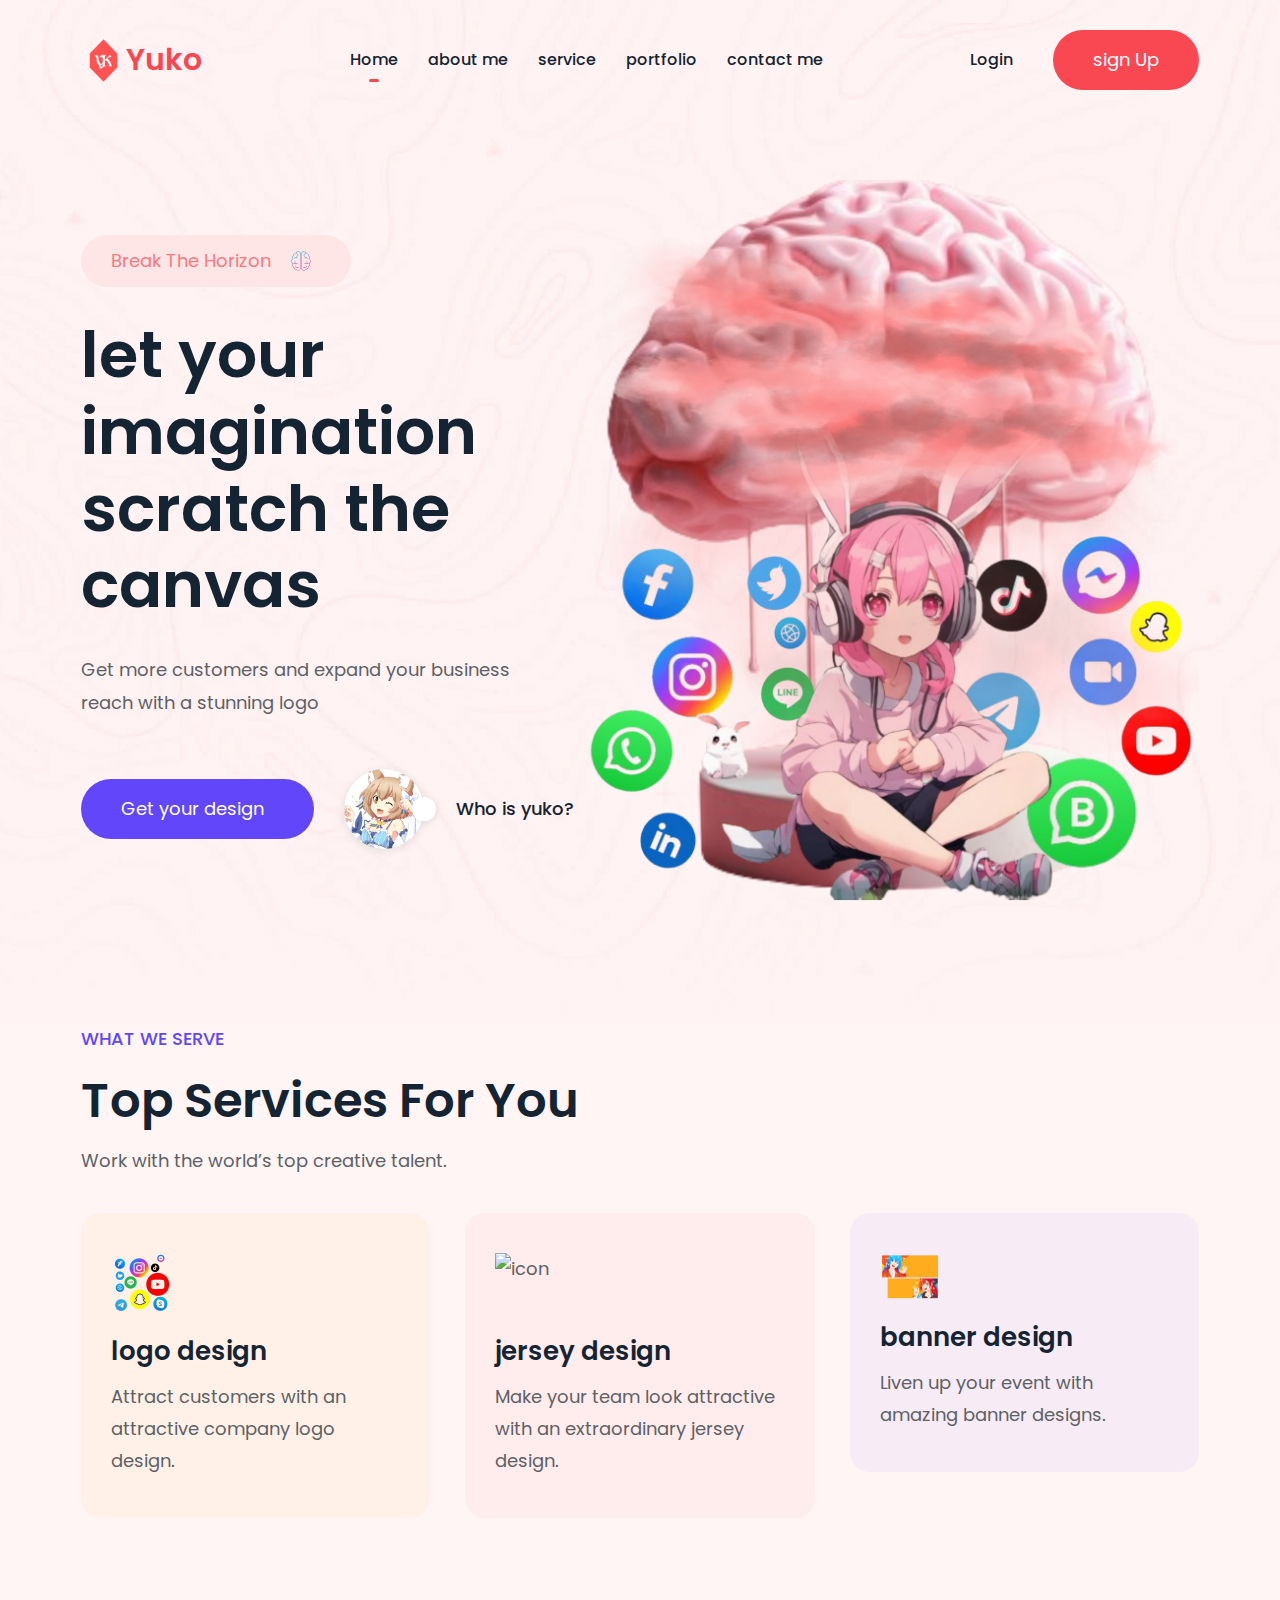
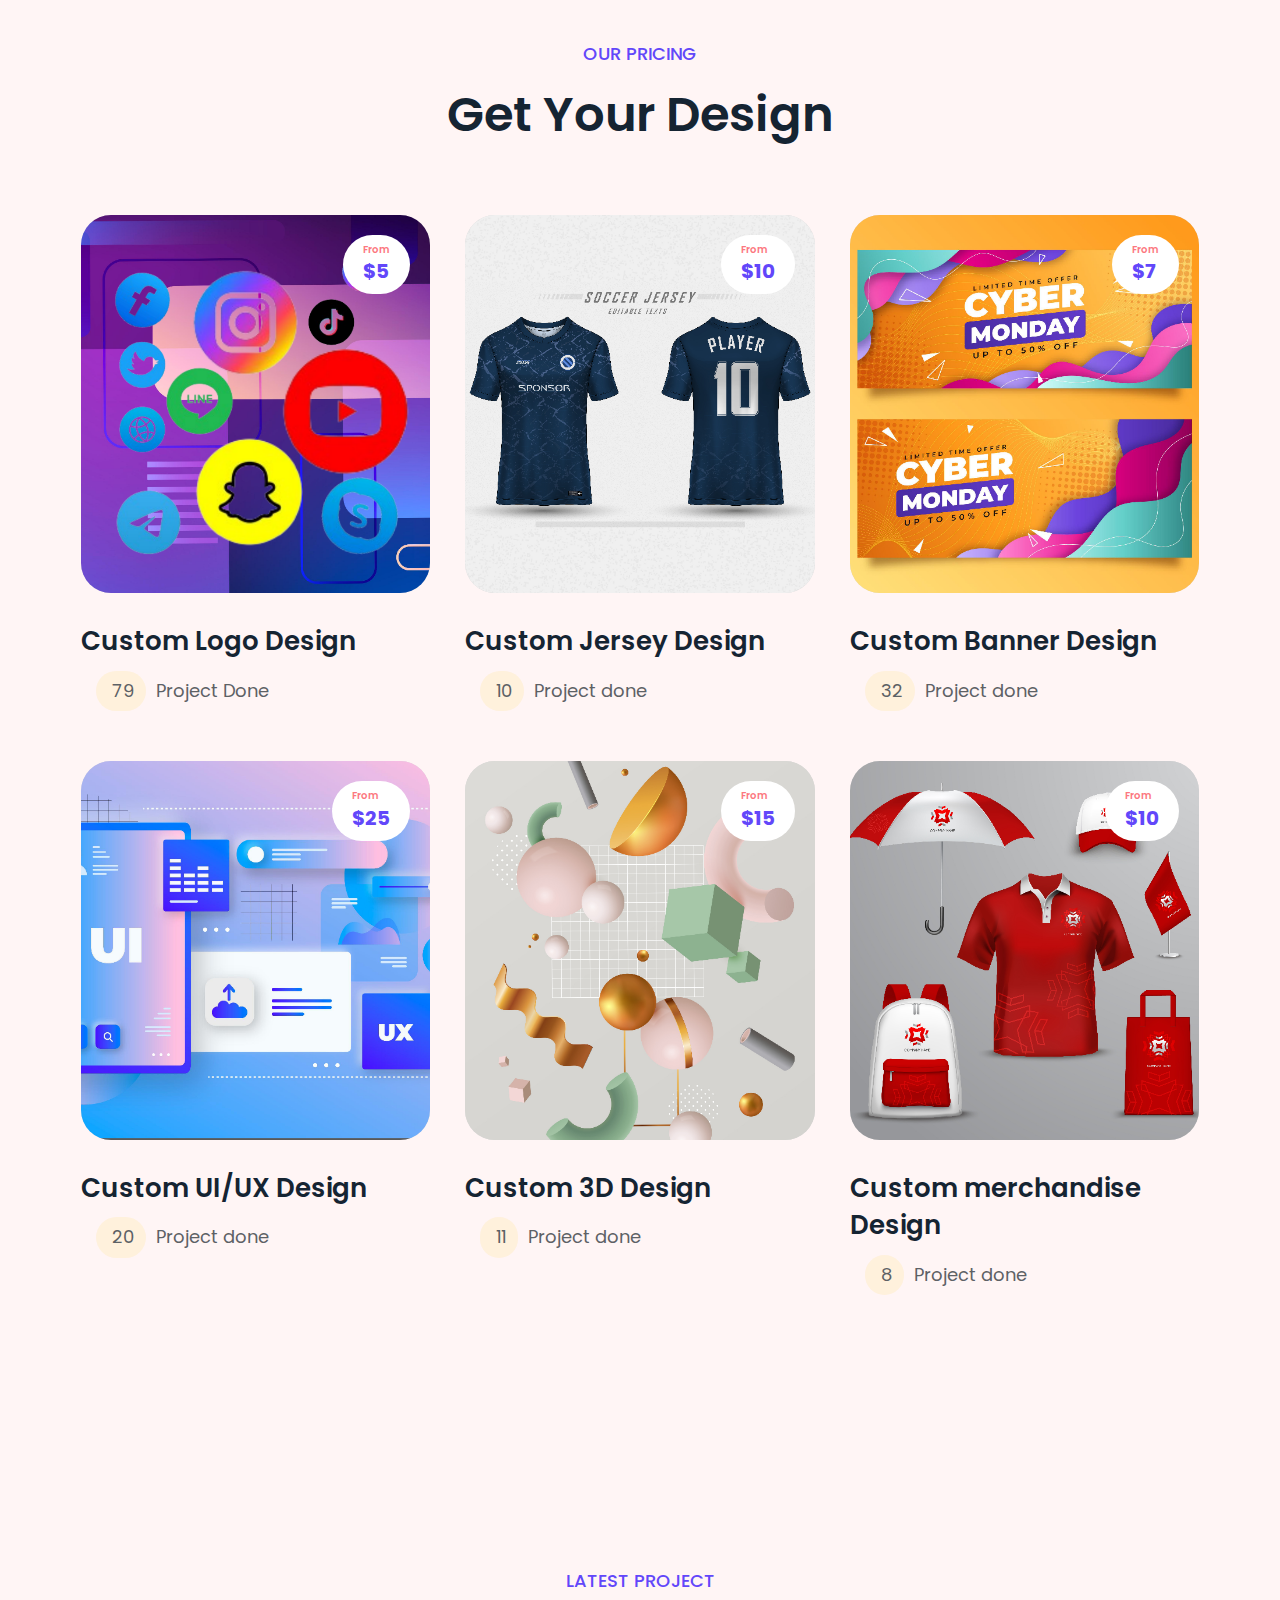
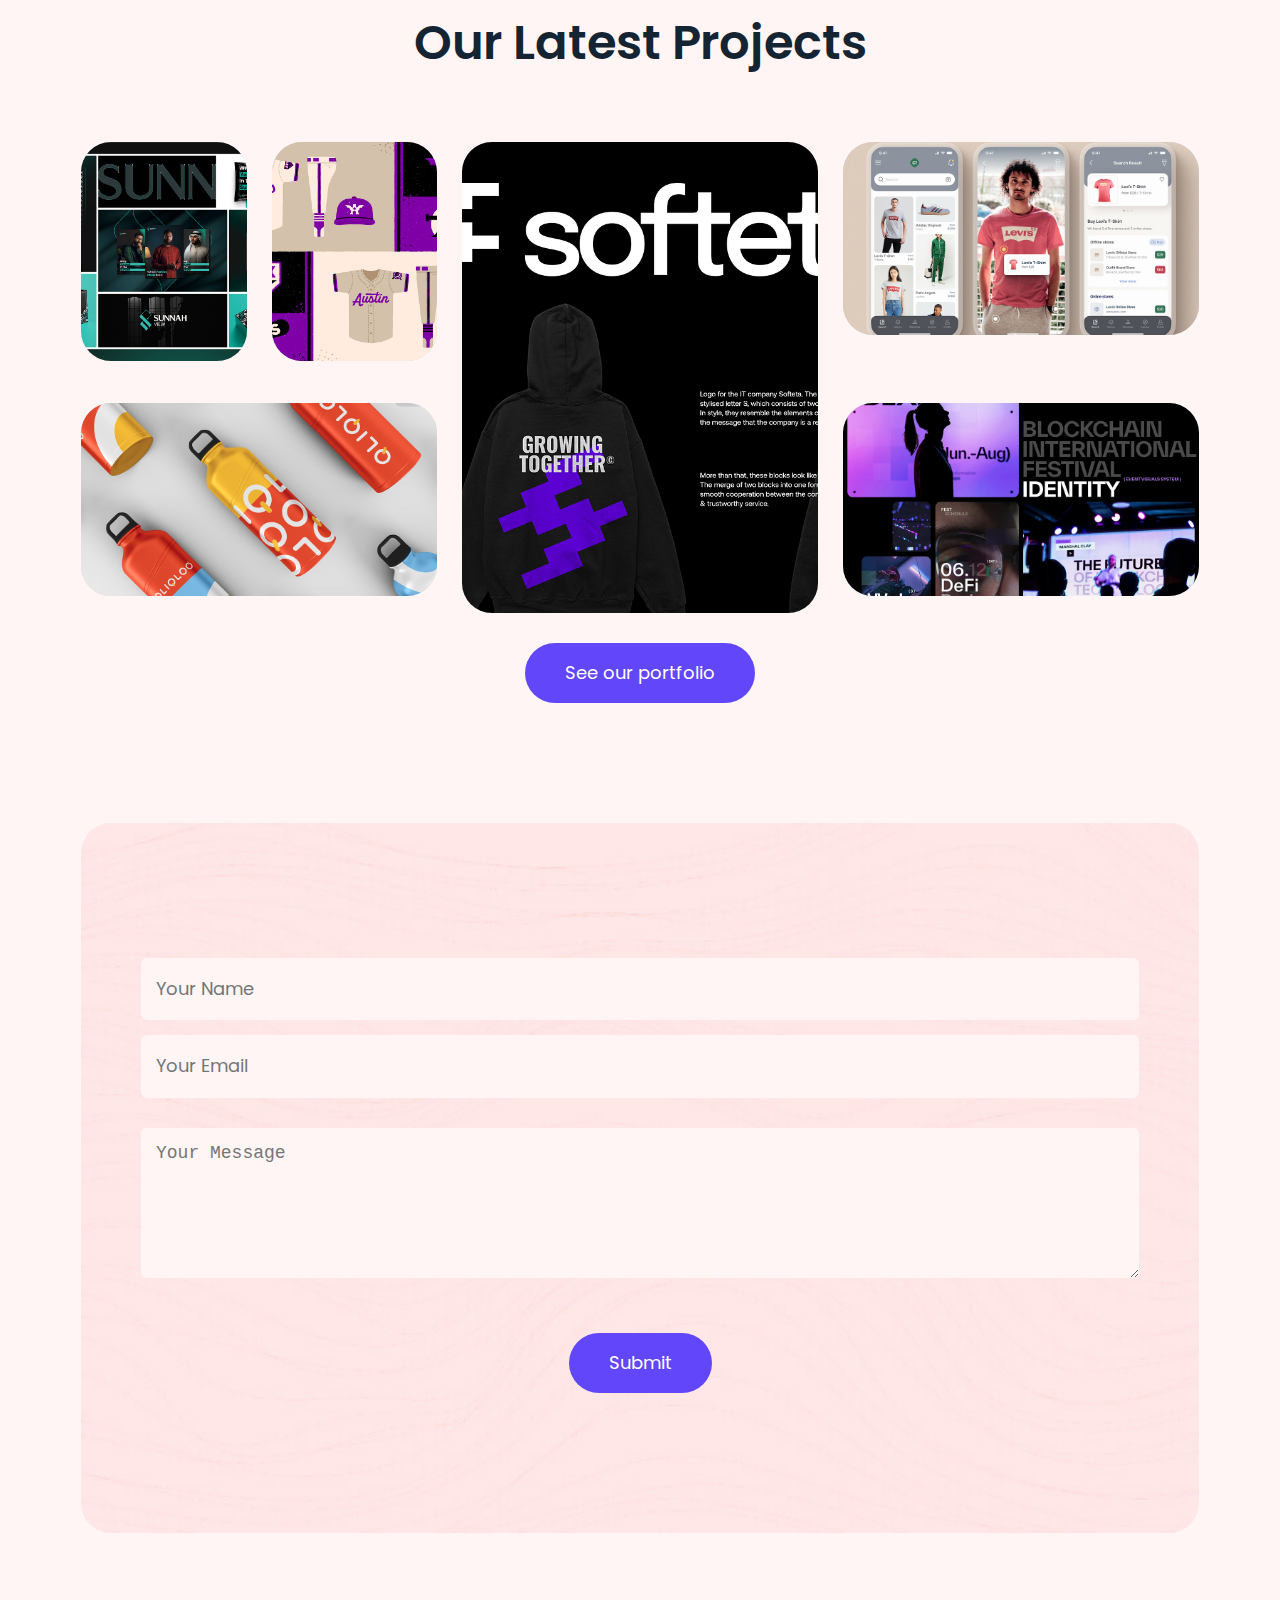
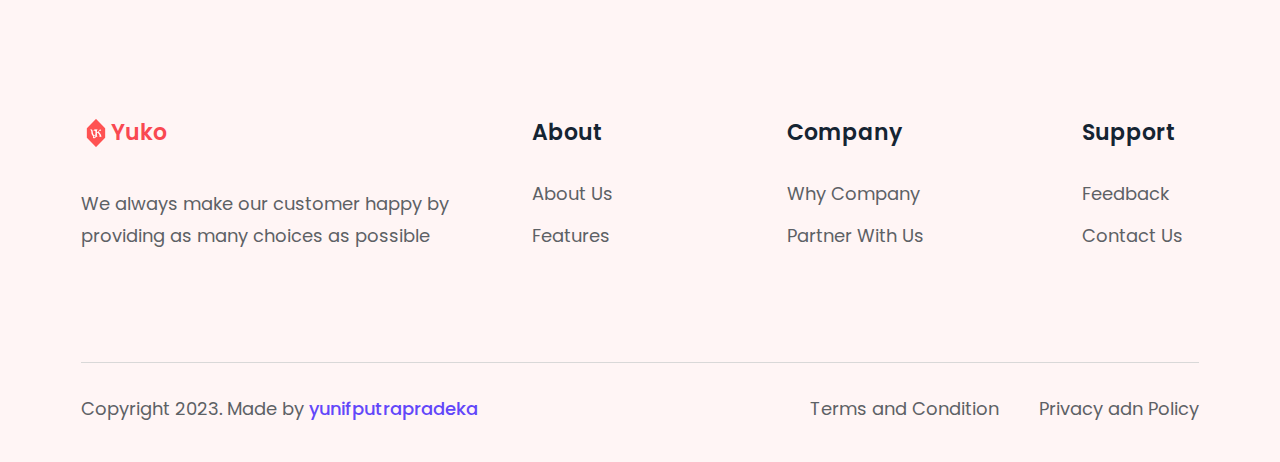
==== commit 5dacc165: "final" ====
--- a/index.html
+++ b/index.html
@@ -5,7 +5,7 @@
     <meta charset="UTF-8">
     <meta name="viewport" content="width=device-width, initial-scale=1.0">
     <!-- primary meta tags -->
-    <title>YUKO</title> 
+    <title>YUKO</title>
     <meta name="title" content="YUKO">
     <meta name="description" content="get your own design">
 
@@ -352,7 +352,7 @@
                                 </figure>
                             </a>
                         </li>
-                        
+
                         <li class="gallery-item">
                             <a href="portfolio.html">
                                 <figure class="item-banner img-holder" style="--width: 700; --height: 378;">
@@ -369,7 +369,7 @@
                                 </figure>
                             </a>
                         </li>
-                        
+
                     </ul>
                     <a href="portfolio.html" class="btn btn-primary">See our portfolio</a>
                 </div>
@@ -385,7 +385,7 @@
                             <textarea name="Message" rows="6" placeholder="Your Message"></textarea>
                             <button type="submit" class="btn btn-primary">Submit</button>
                         </form>
-                        <span id="msg">Please send me message</span>
+                        <span id="msg"></span>
                     </div>
                 </div>
             </section>
@@ -493,6 +493,25 @@
     <!-- ionicon link -->
     <script type="module" src="https://unpkg.com/ionicons@5.5.2/dist/ionicons/ionicons.esm.js"></script>
     <script nomodule src="https://unpkg.com/ionicons@5.5.2/dist/ionicons/ionicons.js"></script>
+    <!-- send message to google sheet -->
+    <script>
+        const scriptURL = 'https://script.google.com/macros/s/AKfycbyf3tMsGsh5k_GiIf2JYBOJTv26hYUZUKObuZnDxPFAOupumtOKQgHNNC7xal6gFKqlaw/exec'
+        const form = document.forms['submit-to-google-sheet']
+        const msg = document.getElementById("msg")
+      
+        form.addEventListener('submit', e => {
+          e.preventDefault()
+          fetch(scriptURL, { method: 'POST', body: new FormData(form)})
+            .then(response => {
+                msg.innerHTML = "Message Sent Successfully"
+                setTimeout(function(){
+                    msg.innerHTML =  ""
+                },5000)
+                form.reset()
+            })
+            .catch(error => console.error('Error!', error.message))
+        })
+      </script>
 </body>
 
 </html>--- a/assets/css/style.css
+++ b/assets/css/style.css
@@ -914,6 +914,11 @@
   margin-block-start: 20px;
 }
 
+.cta span{
+  color: var(--text-red-color);
+  display: block;
+}
+
 /*-----------------------------------*\
   #FOOTER
 \*-----------------------------------*/
